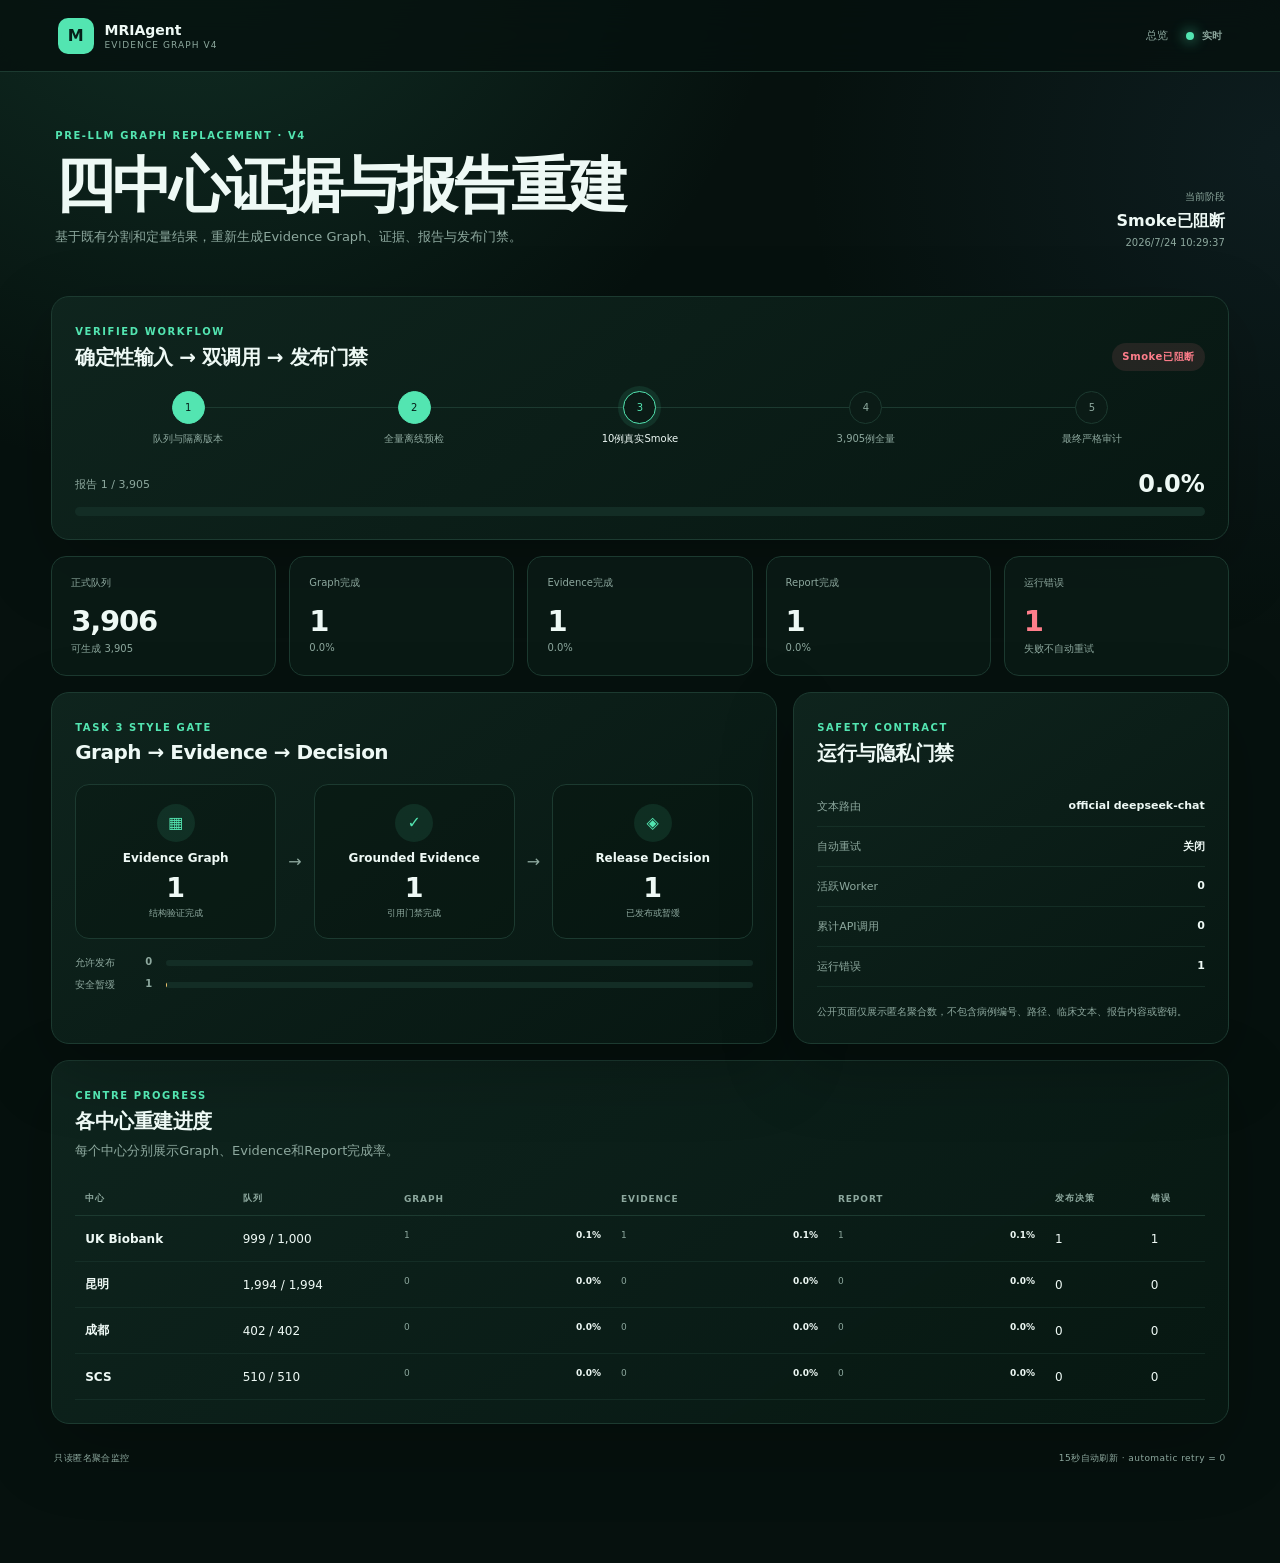
==== evidence-v4.html @ 476c26e3 "monitor: add Evidence Graph v4 live progress" ====
<!doctype html>
<html lang="zh-CN">
<head>
  <meta charset="utf-8">
  <meta name="viewport" content="width=device-width,initial-scale=1">
  <meta name="color-scheme" content="dark">
  <meta name="description" content="MRIAgent Evidence Graph v4四中心匿名聚合实时进度">
  <title>MRIAgent · Evidence Graph v4</title>
  <link rel="stylesheet" href="evidence-v4.css?v=1">
</head>
<body>
  <header class="topbar">
    <a class="brand" href="./"><span class="mark">M</span><span><b>MRIAgent</b><small>Evidence Graph v4</small></span></a>
    <div class="top-actions"><a href="./">总览</a><span class="live"><i></i><b id="freshness">连接中</b></span></div>
  </header>
  <main>
    <section class="hero">
      <div><span class="eyebrow">PRE-LLM GRAPH REPLACEMENT · V4</span><h1>四中心证据与报告重建</h1><p>基于既有分割和定量结果，重新生成Evidence Graph、证据、报告与发布门禁。</p></div>
      <div class="hero-state"><span>当前阶段</span><strong id="stage-name">读取状态</strong><small id="updated-at">—</small></div>
    </section>

    <section class="panel flow-panel">
      <div class="panel-head"><div><small>VERIFIED WORKFLOW</small><h2>确定性输入 → 双调用 → 发布门禁</h2></div><span id="state-badge" class="badge">连接中</span></div>
      <ol class="pipeline" id="pipeline">
        <li data-stage="prepared"><i>1</i><span>队列与隔离版本</span></li>
        <li data-stage="preflight"><i>2</i><span>全量离线预检</span></li>
        <li data-stage="smoke"><i>3</i><span>10例真实Smoke</span></li>
        <li data-stage="full"><i>4</i><span>3,905例全量</span></li>
        <li data-stage="audit"><i>5</i><span>最终严格审计</span></li>
      </ol>
      <div class="progress-copy"><span id="progress-copy">报告 0 / 3,905</span><strong id="progress-percent">0%</strong></div>
      <div class="progress"><i id="progress-bar"></i></div>
    </section>

    <section class="kpis" id="kpis" aria-label="核心进度"></section>

    <section class="split">
      <article class="panel decision-panel">
        <div class="panel-head"><div><small>TASK 3 STYLE GATE</small><h2>Graph → Evidence → Decision</h2></div></div>
        <div class="decision-flow">
          <div><span class="icon">▦</span><b>Evidence Graph</b><strong id="graph-count">0</strong><small>结构验证完成</small></div>
          <em>→</em>
          <div><span class="icon">✓</span><b>Grounded Evidence</b><strong id="evidence-count">0</strong><small>引用门禁完成</small></div>
          <em>→</em>
          <div><span class="icon">◈</span><b>Release Decision</b><strong id="decision-count">0</strong><small>已发布或暂缓</small></div>
        </div>
        <div class="release-bars">
          <div><span>允许发布</span><b id="released-copy">0</b></div><div class="bar"><i id="released-bar"></i></div>
          <div><span>安全暂缓</span><b id="withheld-copy">0</b></div><div class="bar amber"><i id="withheld-bar"></i></div>
        </div>
      </article>
      <article class="panel safety-panel">
        <div class="panel-head"><div><small>SAFETY CONTRACT</small><h2>运行与隐私门禁</h2></div></div>
        <ul>
          <li><span>文本路由</span><b id="text-route">official deepseek-chat</b></li>
          <li><span>自动重试</span><b id="retry-state">关闭</b></li>
          <li><span>活跃Worker</span><b id="workers">0</b></li>
          <li><span>累计API调用</span><b id="api-calls">0</b></li>
          <li><span>运行错误</span><b id="errors">0</b></li>
        </ul>
        <p>公开页面仅展示匿名聚合数，不包含病例编号、路径、临床文本、报告内容或密钥。</p>
      </article>
    </section>

    <section class="panel">
      <div class="panel-head"><div><small>CENTRE PROGRESS</small><h2>各中心重建进度</h2><p>每个中心分别展示Graph、Evidence和Report完成率。</p></div></div>
      <div class="table-wrap"><table><thead><tr><th>中心</th><th>队列</th><th>Graph</th><th>Evidence</th><th>Report</th><th>发布决策</th><th>错误</th></tr></thead><tbody id="center-rows"></tbody></table></div>
    </section>
    <footer><span>只读匿名聚合监控</span><span>15秒自动刷新 · automatic retry = 0</span></footer>
  </main>
  <script src="evidence-v4.js?v=1"></script>
</body>
</html>
---- evidence-v4.css ----
:root{--bg:#06110e;--surface:#0b1b16;--surface2:#10251e;--line:#1c3a30;--text:#eef9f5;--muted:#8da89e;--mint:#53e5b1;--mint2:#93f3d3;--blue:#75b9ff;--amber:#f1c56d;--red:#ff7e8b;--shadow:0 24px 70px rgba(0,0,0,.25)}
*{box-sizing:border-box}html{scroll-behavior:smooth}body{margin:0;color:var(--text);background:radial-gradient(circle at 15% -8%,rgba(51,141,109,.25),transparent 30%),radial-gradient(circle at 100% 10%,rgba(66,111,151,.12),transparent 25%),var(--bg);font-family:Inter,"SF Pro Display","PingFang SC","Microsoft YaHei",system-ui,sans-serif;-webkit-font-smoothing:antialiased}.topbar{height:72px;padding:0 max(22px,4.5vw);display:flex;align-items:center;justify-content:space-between;border-bottom:1px solid var(--line);background:rgba(6,17,14,.8);backdrop-filter:blur(18px);position:sticky;top:0;z-index:10}.brand{display:flex;gap:11px;align-items:center;color:var(--text);text-decoration:none}.brand span:last-child>*{display:block}.brand b{font-size:14px}.brand small{margin-top:2px;color:var(--muted);font-size:9px;letter-spacing:.12em;text-transform:uppercase}.mark{width:36px;height:36px;display:grid;place-items:center;border-radius:10px;background:var(--mint);color:#052019;font-weight:800}.top-actions{display:flex;align-items:center;gap:18px}.top-actions>a{color:var(--muted);font-size:11px;text-decoration:none}.live{display:flex;align-items:center;gap:8px;color:var(--muted);font-size:10px}.live i{width:8px;height:8px;border-radius:50%;background:var(--mint);box-shadow:0 0 14px var(--mint)}
main{width:min(1380px,92vw);margin:0 auto 70px}.hero{padding:52px 4px 32px;display:flex;align-items:flex-end;justify-content:space-between;gap:36px}.eyebrow,.panel-head>div>small{color:var(--mint);font-size:10px;font-weight:700;letter-spacing:.16em}.hero h1{margin:12px 0 10px;font-size:clamp(34px,4.7vw,60px);line-height:1.02;letter-spacing:-.05em}.hero p,.panel-head p{margin:0;color:var(--muted);font-size:13px;line-height:1.7}.hero-state{min-width:220px;text-align:right}.hero-state>*{display:block}.hero-state span,.hero-state small{color:var(--muted);font-size:10px}.hero-state strong{margin:7px 0 5px;font-size:16px}.panel{padding:23px;border:1px solid var(--line);border-radius:18px;background:linear-gradient(145deg,rgba(15,37,30,.95),rgba(7,23,18,.97));box-shadow:var(--shadow)}.panel+.panel,.panel{margin-top:16px}.panel-head{display:flex;align-items:flex-end;justify-content:space-between;gap:20px;margin-bottom:20px}.panel-head h2{margin:5px 0 0;font-size:20px;letter-spacing:-.025em}.panel-head p{margin-top:5px}.badge{padding:7px 10px;border-radius:999px;color:var(--mint);background:rgba(83,229,177,.11);font-size:10px;font-weight:700;letter-spacing:.06em}.badge.bad{color:var(--red);background:rgba(255,126,139,.11)}
.pipeline{list-style:none;margin:8px 0 24px;padding:0;display:grid;grid-template-columns:repeat(5,1fr);position:relative}.pipeline:before{content:"";position:absolute;left:10%;right:10%;top:16px;height:1px;background:var(--line)}.pipeline li{position:relative;z-index:1;display:grid;justify-items:center;gap:8px;color:var(--muted);font-size:10px;text-align:center}.pipeline i{width:33px;height:33px;display:grid;place-items:center;border-radius:50%;border:1px solid var(--line);background:var(--surface);font-style:normal}.pipeline li.done i{color:#052019;background:var(--mint);border-color:var(--mint)}.pipeline li.active{color:var(--text)}.pipeline li.active i{color:var(--mint);border-color:var(--mint);box-shadow:0 0 0 5px rgba(83,229,177,.1)}.progress-copy{display:flex;justify-content:space-between;align-items:center;color:var(--muted);font-size:11px}.progress-copy strong{color:var(--text);font-size:24px}.progress{height:9px;margin-top:9px;border-radius:999px;background:#132d25;overflow:hidden}.progress i{display:block;width:0;height:100%;border-radius:inherit;background:linear-gradient(90deg,var(--mint),var(--blue));transition:width .5s ease}
.kpis{display:grid;grid-template-columns:repeat(5,1fr);gap:13px;margin-top:16px}.kpi{min-height:116px;padding:19px;border:1px solid var(--line);border-radius:15px;background:rgba(11,27,22,.78)}.kpi span,.kpi small{display:block;color:var(--muted);font-size:10px}.kpi strong{display:block;margin:14px 0 4px;font-size:29px;letter-spacing:-.04em}.kpi.error strong{color:var(--red)}.split{display:grid;grid-template-columns:1.25fr .75fr;gap:16px}.decision-flow{display:grid;grid-template-columns:1fr auto 1fr auto 1fr;align-items:center;gap:12px}.decision-flow>div{min-height:155px;display:grid;justify-items:center;align-content:center;padding:16px;border:1px solid var(--line);border-radius:14px;background:rgba(5,17,13,.3);text-align:center}.decision-flow em{color:var(--muted);font-style:normal}.decision-flow .icon{width:38px;height:38px;display:grid;place-items:center;border-radius:50%;color:var(--mint);background:rgba(83,229,177,.1)}.decision-flow b{margin-top:9px;font-size:12px}.decision-flow strong{margin-top:7px;font-size:27px}.decision-flow small{margin-top:4px;color:var(--muted);font-size:9px}.release-bars{display:grid;grid-template-columns:auto 1fr;align-items:center;gap:8px 14px;margin-top:17px}.release-bars>div:nth-child(odd){display:flex;justify-content:space-between;gap:30px;color:var(--muted);font-size:10px}.release-bars .bar{height:6px;border-radius:999px;background:#132d25;overflow:hidden}.release-bars .bar i{display:block;height:100%;background:var(--mint)}.release-bars .bar.amber i{background:var(--amber)}.safety-panel ul{list-style:none;margin:0;padding:0}.safety-panel li{display:flex;justify-content:space-between;gap:16px;padding:12px 0;border-bottom:1px solid rgba(28,58,48,.6);font-size:11px}.safety-panel li span{color:var(--muted)}.safety-panel p{margin:16px 0 0;color:var(--muted);font-size:10px;line-height:1.7}
.table-wrap{overflow:auto}table{width:100%;border-collapse:collapse;font-size:12px}th{padding:10px;text-align:left;color:var(--muted);font-size:9px;letter-spacing:.1em;text-transform:uppercase;border-bottom:1px solid var(--line)}td{padding:14px 10px;border-bottom:1px solid rgba(28,58,48,.55);white-space:nowrap}.centre{font-weight:700}.metric{min-width:135px}.metric>div{display:flex;justify-content:space-between;gap:10px;margin-bottom:7px;color:var(--muted);font-size:9px}.metric>div b{color:var(--text)}.mini{height:5px;border-radius:999px;background:#132d25;overflow:hidden}.mini i{display:block;height:100%;background:linear-gradient(90deg,var(--mint),var(--blue))}footer{display:flex;justify-content:space-between;gap:20px;padding:28px 3px;color:var(--muted);font-size:9px;letter-spacing:.05em}
@media(max-width:980px){.kpis{grid-template-columns:repeat(3,1fr)}.split{grid-template-columns:1fr}}@media(max-width:700px){main{width:94vw}.topbar{height:64px}.brand small{display:none}.hero{padding-top:36px;align-items:flex-start;flex-direction:column}.hero-state{text-align:left}.pipeline{grid-template-columns:repeat(5,1fr)}.pipeline:before{display:none}.pipeline li span{font-size:8px}.kpis{grid-template-columns:1fr 1fr}.panel{padding:17px}.decision-flow{grid-template-columns:1fr}.decision-flow em{transform:rotate(90deg)}footer{flex-direction:column}.hero h1{font-size:36px}}@media(max-width:420px){.kpis{grid-template-columns:1fr}.top-actions>a{display:none}}
@media(prefers-reduced-motion:reduce){*{scroll-behavior:auto!important;transition:none!important}}
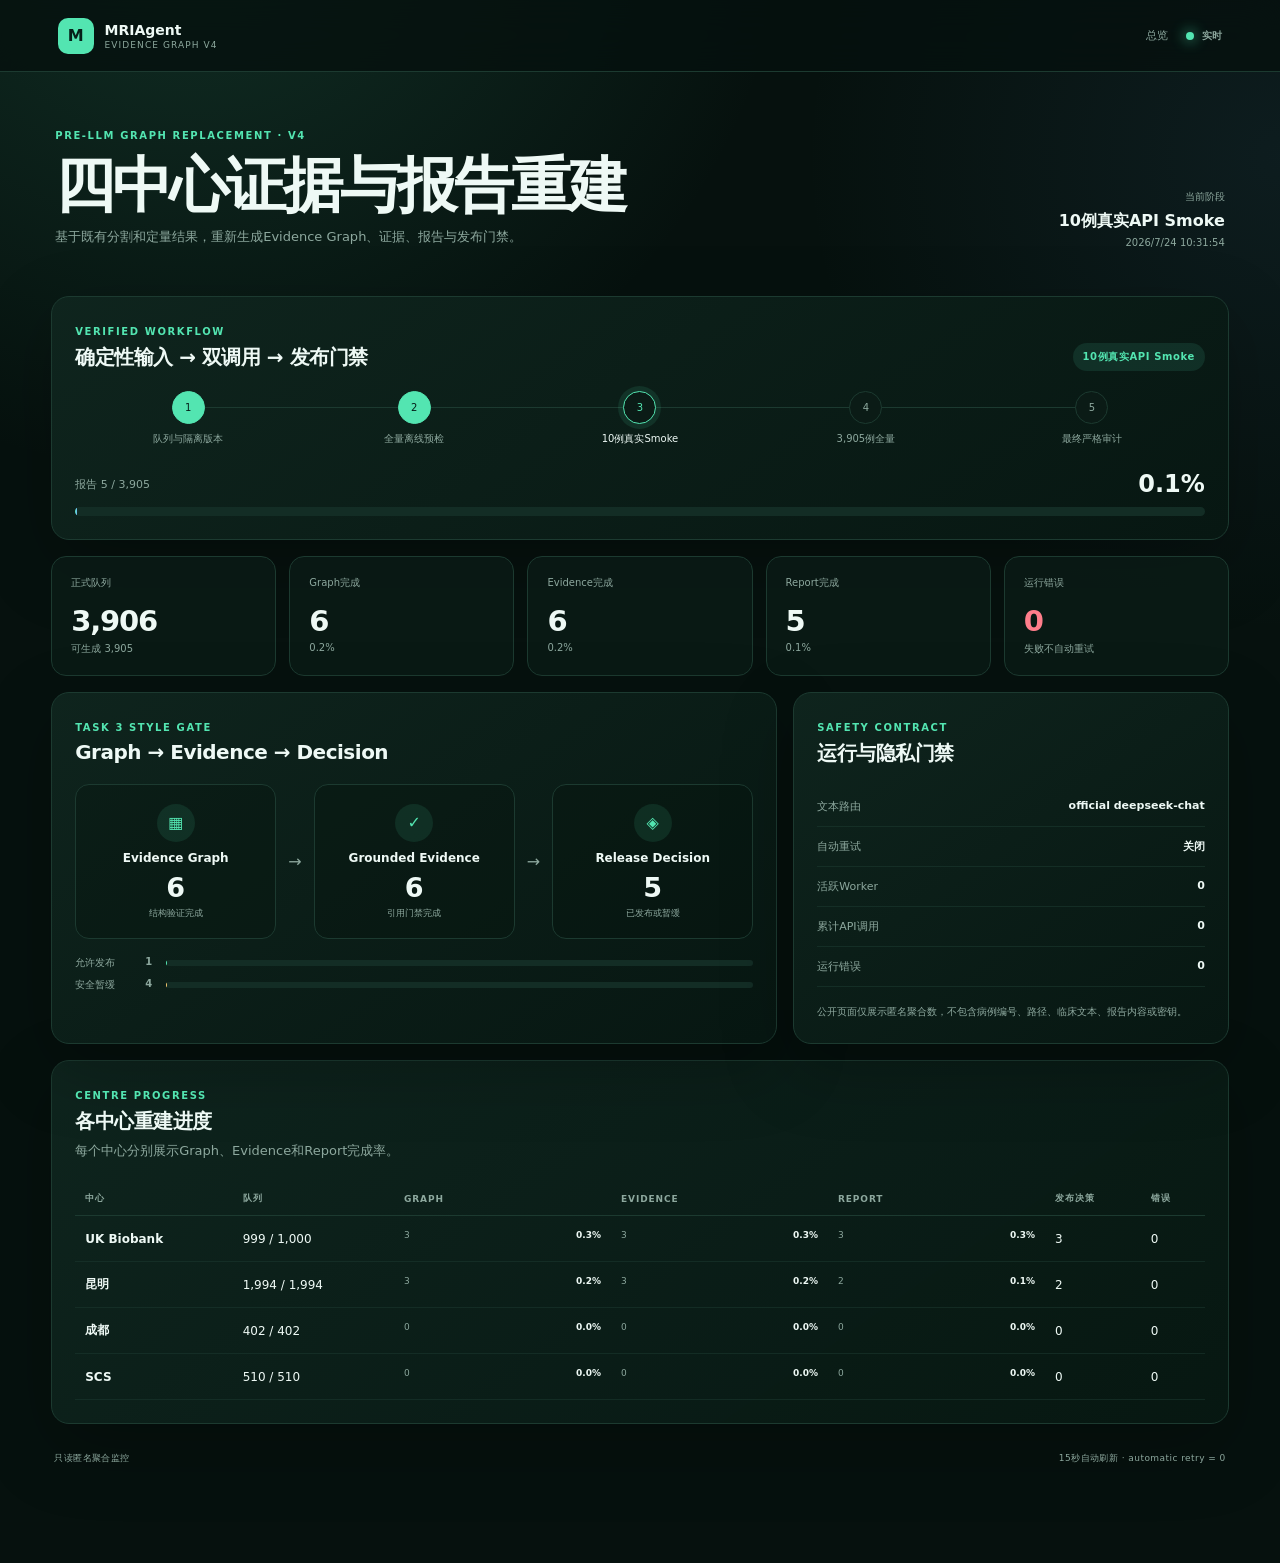
==== commit f6d96977: "monitor: add site favicon" ====
--- a/evidence-v4.html
+++ b/evidence-v4.html
@@ -6,6 +6,7 @@
   <meta name="color-scheme" content="dark">
   <meta name="description" content="MRIAgent Evidence Graph v4四中心匿名聚合实时进度">
   <title>MRIAgent · Evidence Graph v4</title>
+  <link rel="icon" href="favicon.svg" type="image/svg+xml">
   <link rel="stylesheet" href="evidence-v4.css?v=1">
 </head>
 <body>
